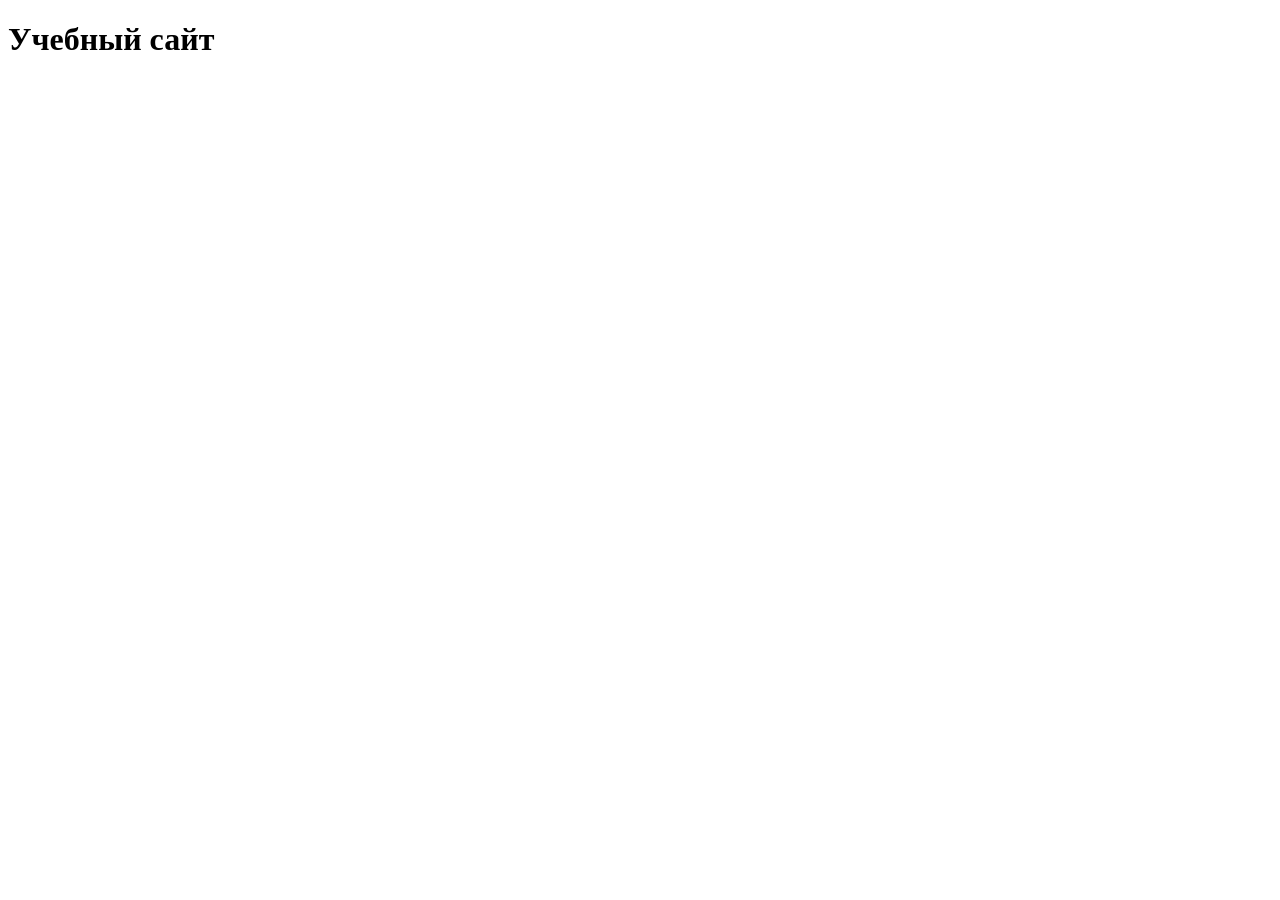
==== index.html @ 88b59ba1 "feat: add base HTML page Add the initial document structure required for the static learning page." ====
<!doctype html>
<html lang="ru">
<head>
    <meta charset="UTF-8">
    <meta name="viewport" content="width=device-width, initial-scale=1.0">
    <title>ЛПР4</title>
</head>
<body>
    <h1>Учебный сайт</h1>
</body>
</html>
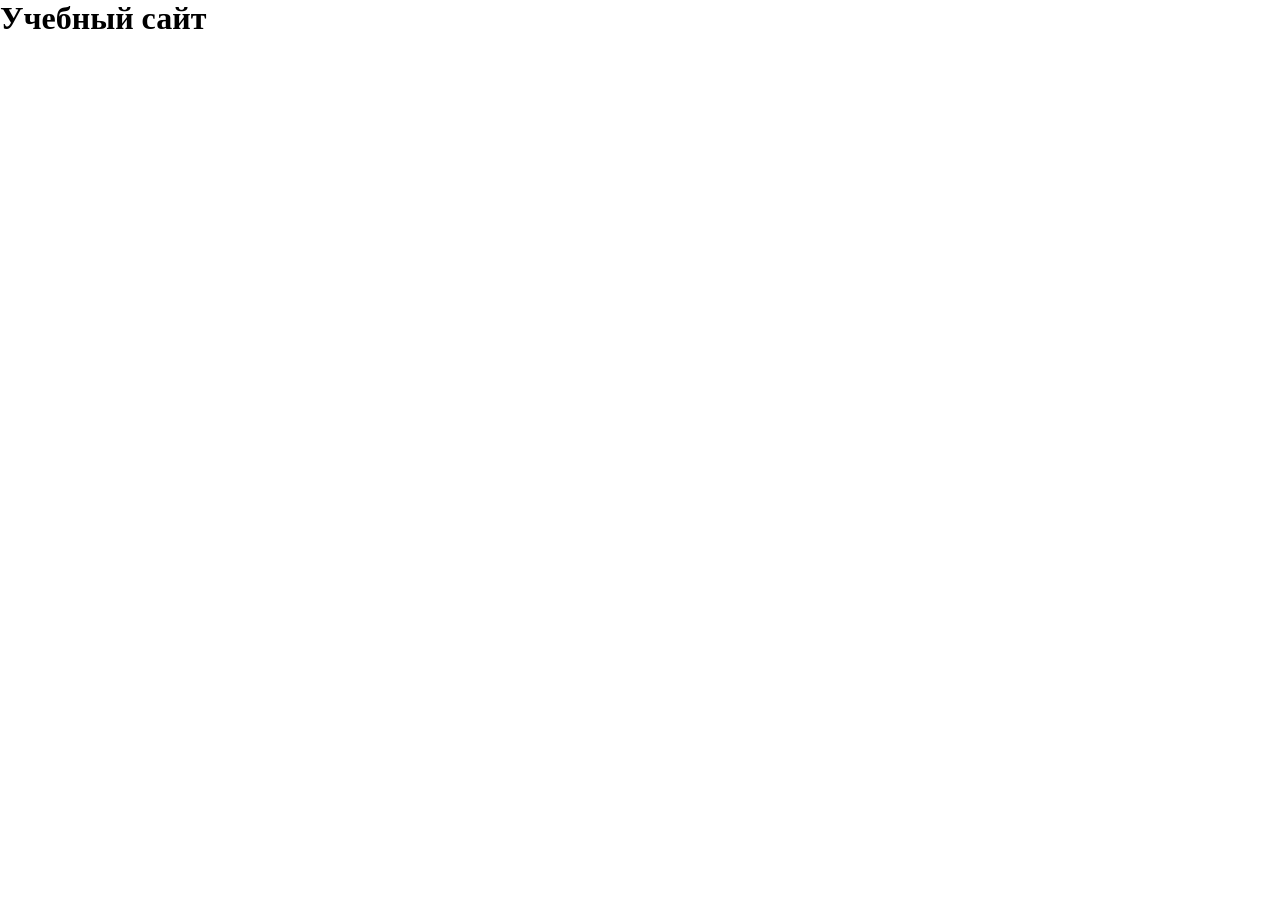
==== commit 2aa5ddea: "Merge feature/base-layout into develop" ====
--- a/index.html
+++ b/index.html
@@ -3,6 +3,7 @@
 <head>
     <meta charset="UTF-8">
     <meta name="viewport" content="width=device-width, initial-scale=1.0">
+    <link rel="stylesheet" href="assets/css/style.css">
     <title>ЛПР4</title>
 </head>
 <body>
--- a/assets/css/style.css
+++ b/assets/css/style.css
@@ -0,0 +1,10 @@
+:root {
+    box-sizing: border-box;
+    font-size: 16px;
+}
+
+* {
+    padding: 0;
+    margin: 0;
+    box-sizing: inherit;
+}
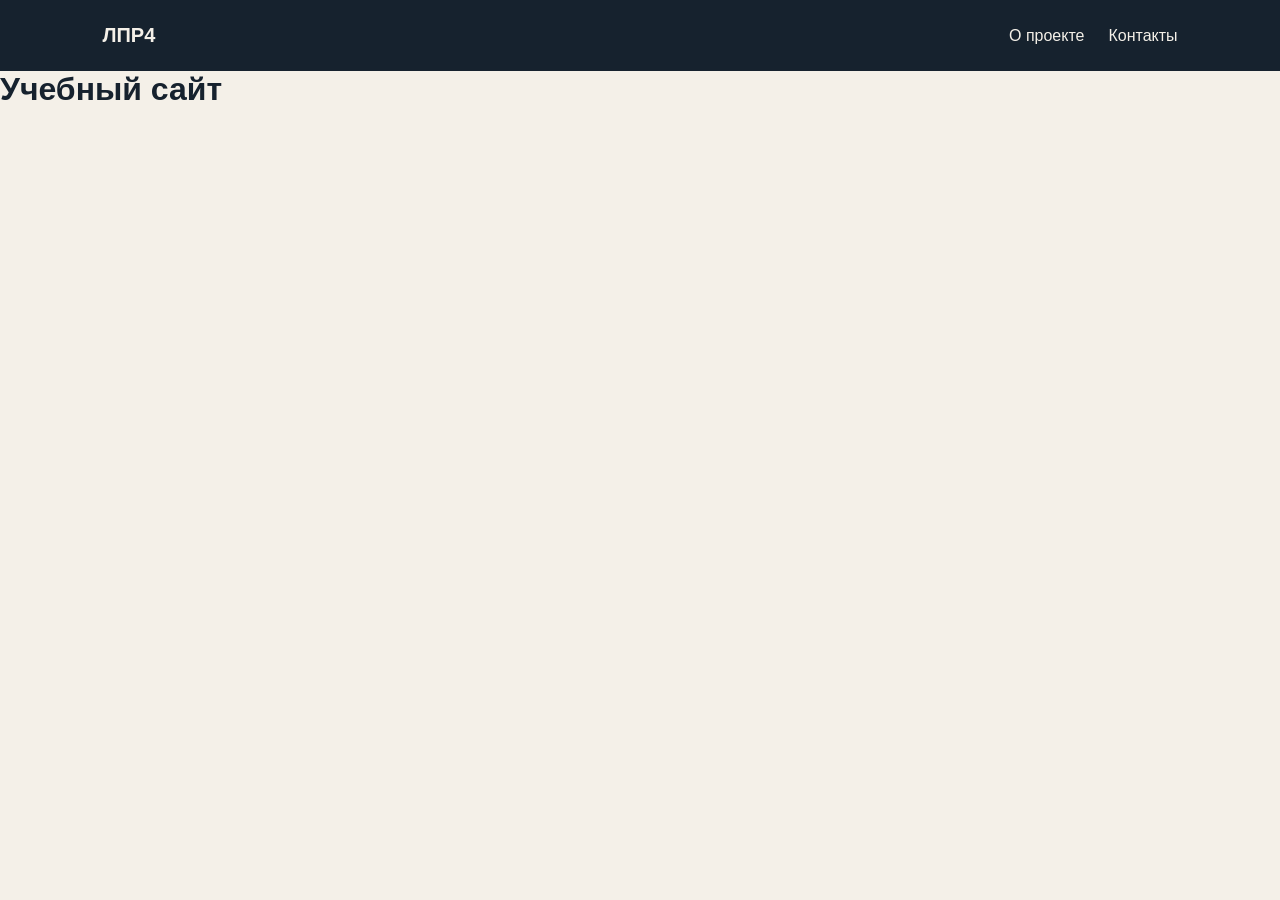
==== commit 56ffb0a0: "feat: add site header Add navigation and visual header structure so visitors can identify and move t" ====
--- a/index.html
+++ b/index.html
@@ -3,10 +3,23 @@
 <head>
     <meta charset="UTF-8">
     <meta name="viewport" content="width=device-width, initial-scale=1.0">
+    <link rel="preconnect" href="https://fonts.googleapis.com">
+    <link rel="preconnect" href="https://fonts.gstatic.com" crossorigin>
+    <link href="https://fonts.googleapis.com/css2?family=Sixtyfour+Convergence&display=swap" rel="stylesheet">
     <link rel="stylesheet" href="assets/css/style.css">
     <title>ЛПР4</title>
 </head>
 <body>
-    <h1>Учебный сайт</h1>
+    <header class="site-header">
+        <a class="logo" href="index.html">ЛПР4</a>
+        <nav aria-label="Основная навигация">
+            <a href="#about">О проекте</a>
+            <a href="#contacts">Контакты</a>
+        </nav>
+    </header>
+    <main>
+        <h1>Учебный сайт</h1>
+    </main>
+    <script src="assets/js/main.js"></script>
 </body>
 </html>
--- a/assets/css/style.css
+++ b/assets/css/style.css
@@ -7,4 +7,36 @@
     padding: 0;
     margin: 0;
     box-sizing: inherit;
+}
+
+body {
+    min-height: 100vh;
+    color: #16222e;
+    background: #f4f0e8;
+    font-family: sans-serif;
+}
+
+.site-header {
+    display: flex;
+    align-items: center;
+    justify-content: space-between;
+    padding: 1.5rem 8vw;
+    color: #f4f0e8;
+    background: #16222e;
+}
+
+.logo,
+nav a {
+    color: inherit;
+    text-decoration: none;
+}
+
+.logo {
+    font-size: 1.25rem;
+    font-weight: 700;
+}
+
+nav {
+    display: flex;
+    gap: 1.5rem;
 }
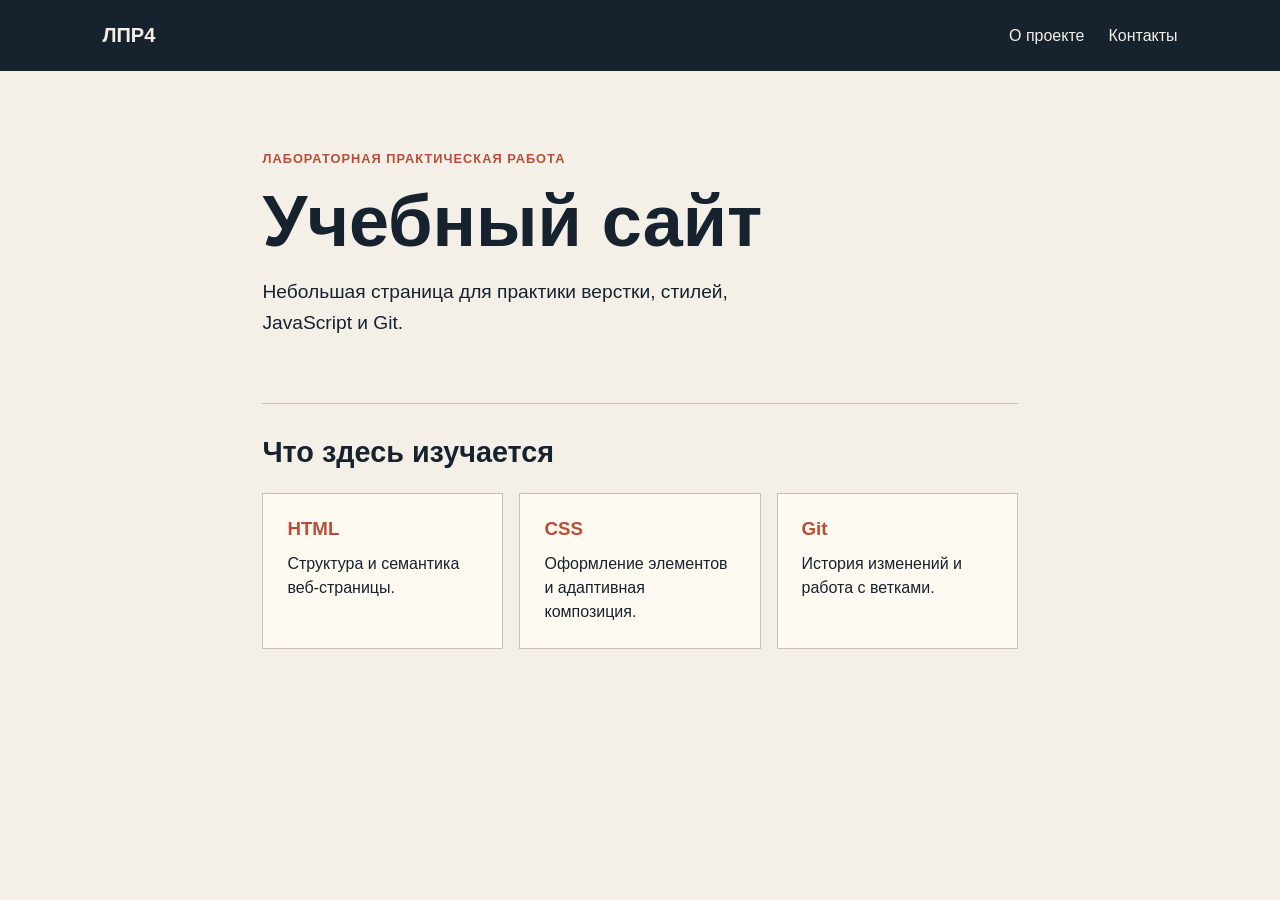
==== commit cc7841d4: "feat: add main page content Present the project purpose and learning topics in a structured, readabl" ====
--- a/index.html
+++ b/index.html
@@ -18,7 +18,28 @@
         </nav>
     </header>
     <main>
-        <h1>Учебный сайт</h1>
+        <section class="hero" id="about">
+            <p class="eyebrow">Лабораторная практическая работа</p>
+            <h1>Учебный сайт</h1>
+            <p>Небольшая страница для практики верстки, стилей, JavaScript и Git.</p>
+        </section>
+        <section class="topics" aria-labelledby="topics-title">
+            <h2 id="topics-title">Что здесь изучается</h2>
+            <div class="topic-list">
+                <article>
+                    <h3>HTML</h3>
+                    <p>Структура и семантика веб-страницы.</p>
+                </article>
+                <article>
+                    <h3>CSS</h3>
+                    <p>Оформление элементов и адаптивная композиция.</p>
+                </article>
+                <article>
+                    <h3>Git</h3>
+                    <p>История изменений и работа с ветками.</p>
+                </article>
+            </div>
+        </section>
     </main>
     <script src="assets/js/main.js"></script>
 </body>
--- a/assets/css/style.css
+++ b/assets/css/style.css
@@ -39,4 +39,68 @@
 nav {
     display: flex;
     gap: 1.5rem;
+}
+
+main {
+    max-width: 960px;
+    margin: 0 auto;
+    padding: 5rem 8vw;
+}
+
+.hero {
+    max-width: 680px;
+    padding-bottom: 4rem;
+}
+
+.eyebrow {
+    margin-bottom: 1rem;
+    color: #bb4d36;
+    font-size: 0.8rem;
+    font-weight: 700;
+    letter-spacing: 0.08em;
+    text-transform: uppercase;
+}
+
+h1 {
+    margin-bottom: 1rem;
+    font-family: "Sixtyfour Convergence", sans-serif;
+    font-size: clamp(2rem, 6vw, 4.5rem);
+    line-height: 1.1;
+}
+
+.hero > p:last-child {
+    max-width: 48ch;
+    font-size: 1.2rem;
+    line-height: 1.6;
+}
+
+.topics {
+    padding-top: 2rem;
+    border-top: 1px solid #c9c0b1;
+}
+
+h2 {
+    margin-bottom: 1.5rem;
+    font-size: 1.8rem;
+}
+
+.topic-list {
+    display: grid;
+    grid-template-columns: repeat(3, 1fr);
+    gap: 1rem;
+}
+
+article {
+    padding: 1.5rem;
+    border: 1px solid #c9c0b1;
+    background: #fffaf1;
+}
+
+article h3 {
+    margin-bottom: 0.75rem;
+    color: #bb4d36;
+}
+
+article p {
+    line-height: 1.5;
 }
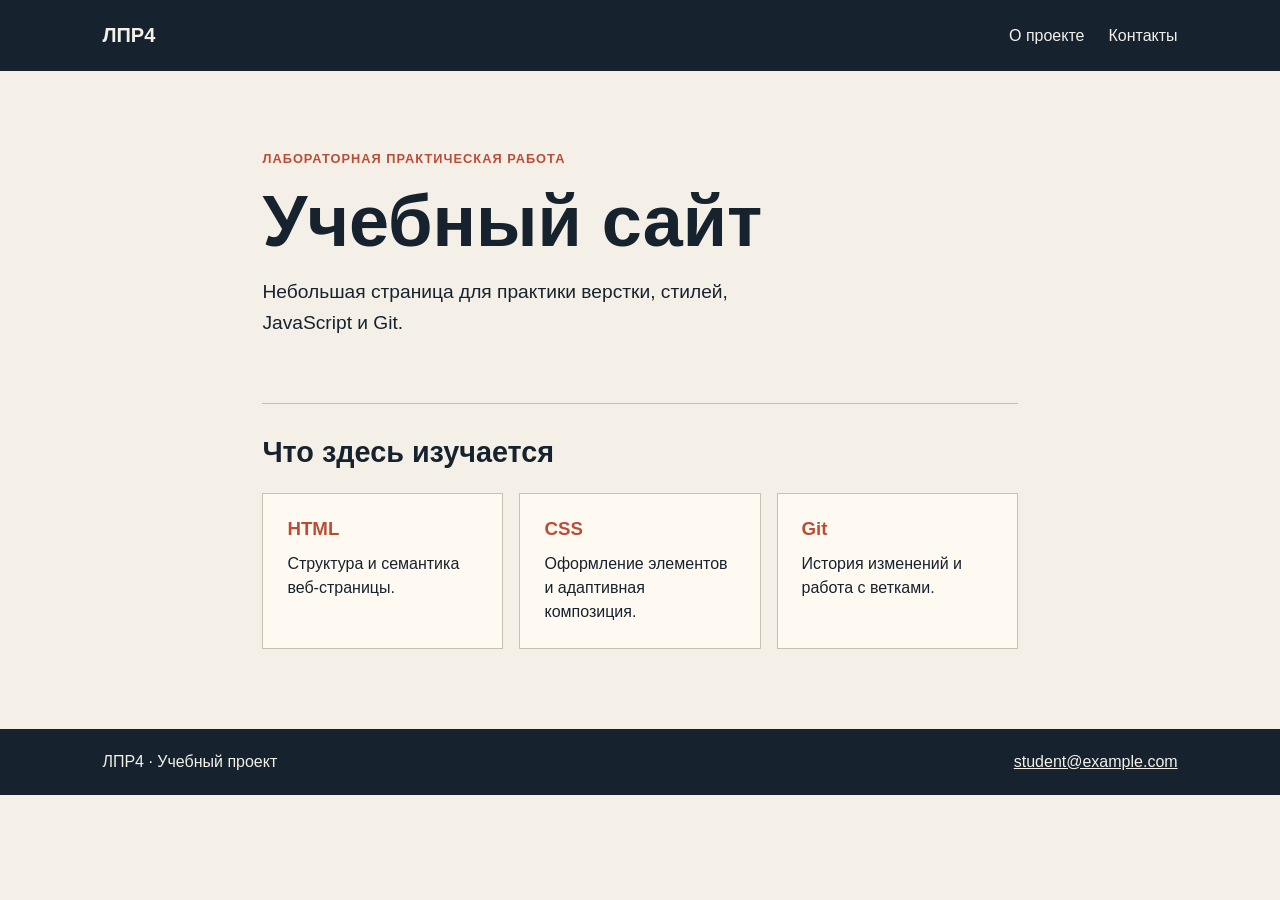
==== commit 29f03a5f: "Merge feature/site-sections into develop" ====
--- a/index.html
+++ b/index.html
@@ -41,6 +41,10 @@
             </div>
         </section>
     </main>
+    <footer class="site-footer" id="contacts">
+        <p>ЛПР4 · Учебный проект</p>
+        <a href="mailto:student@example.com">student@example.com</a>
+    </footer>
     <script src="assets/js/main.js"></script>
 </body>
 </html>
--- a/assets/css/style.css
+++ b/assets/css/style.css
@@ -103,4 +103,29 @@
 
 article p {
     line-height: 1.5;
+}
+
+.site-footer {
+    display: flex;
+    justify-content: space-between;
+    padding: 1.5rem 8vw;
+    color: #f4f0e8;
+    background: #16222e;
+}
+
+.site-footer a {
+    color: #f4f0e8;
+}
+
+@media (max-width: 640px) {
+    .site-header,
+    .site-footer {
+        align-items: flex-start;
+        flex-direction: column;
+        gap: 1rem;
+    }
+
+    .topic-list {
+        grid-template-columns: 1fr;
+    }
 }
